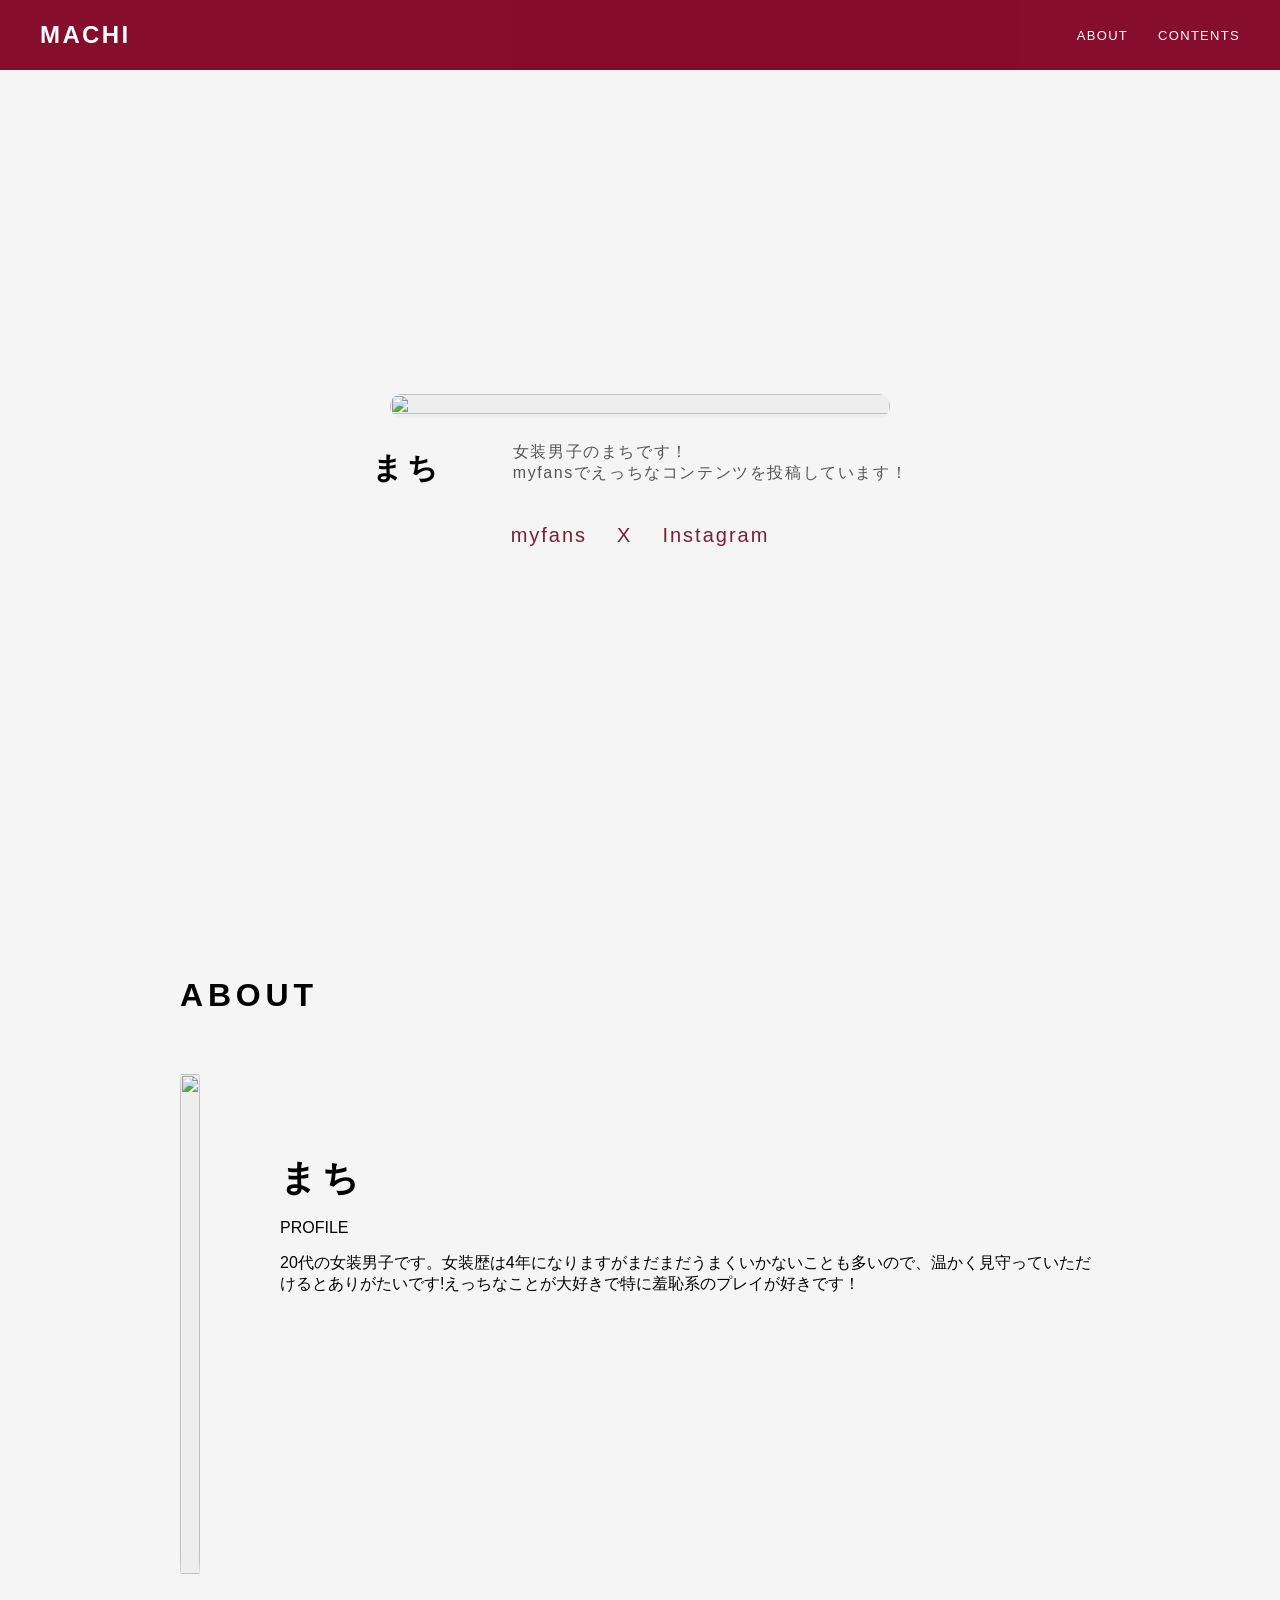
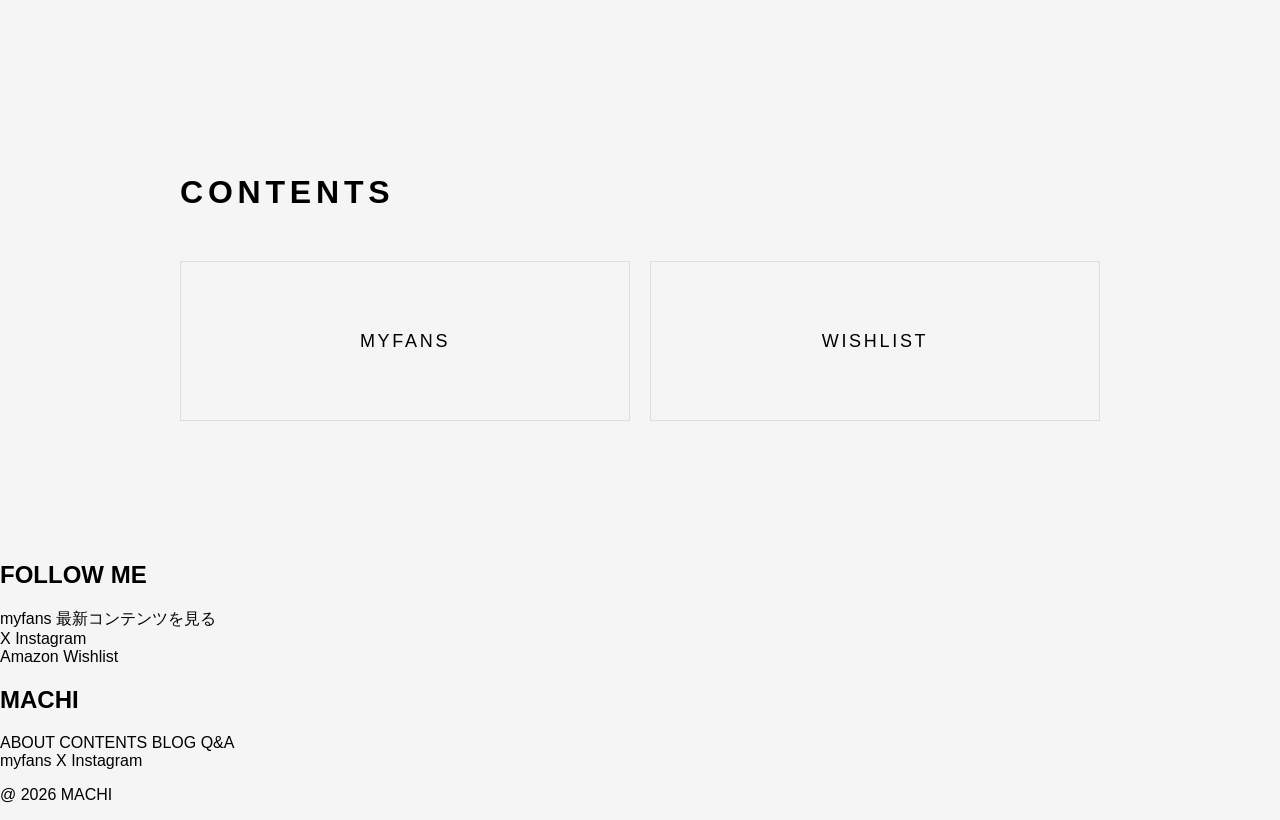
==== index.html @ 5af8e3ac "Add files via upload" ====
<!DOCTYPE html>
<html lang="ja">
<head>
    <meta charset="UTF-8">
    <meta name="viewport" content="width=device-width, initial-scale=1.0">
    <title>MACHI</title>
    <link rel="stylesheet" href="style.css">
</head>
<body>
    
    <header>
        <h1>MACHI</h1>

        <nav>
            <a href="#about">ABOUT</a>
            <a href="#contents">CONTENTS</a>
            <!--後で
            <a href="#blog">BLOG</a>
            <a href="#qa">Q&A</a>
            <a href="#follow">FOLLOW ME</a>
            -->
        </nav>

    </header>

    <main>
        
        <!--mainビジュアル-->
        <section id="hero">
            <div class="hero-photo">
                <img src="images/S__26640387.jpg">
            </div>

            <div class="sentence">
                <h2>まち</h2>
                <p>女装男子のまちです！<br>myfansでえっちなコンテンツを投稿しています！</p>
            </div>

            <div class="hero-links">
                <a href="https://myfans.jp/machi_desu?utm_medium=referral&utm_source=share&utm_campaign=user_show_share">myfans</a>
                <a href="https://x.com/zutb9">X</a>
                <a href="https://www.instagram.com/machi.kaeru?stkn=MXZhZjQ1aTBtdmE2cA%3D%3D&utm_source=qr">Instagram</a>
            </div>
        </section>

        <!--about-->
        <section id="about">
            <h2>ABOUT</h2>

            <div class="about-content">

                <div class="about-photo">
                    <img src="images/IMG_1560.JPEG">
                </div>

                <div class="about-text">
                    <h3>まち</h3>
                    <p>PROFILE</p>
                    <p>
                        <!--ここに自己紹介文-->
                        20代の女装男子です。女装歴は4年になりますがまだまだうまくいかないことも多いので、温かく見守っていただけるとありがたいです!えっちなことが大好きで特に羞恥系のプレイが好きです！
                    </p>

                </div>
            </div>
        </section>

        <!--CONTENTS-->
        <section id="contents">
            <h2>CONTENTS</h2>

            <div class="contents-grid">

                <!--後で
                <a href="#blog">BLOG</a>
                <a href="#">Q&A</a>
                -->
                <a href="https://myfans.jp/machi_desu?utm_medium=referral&utm_source=share&utm_campaign=user_show_share">MYFANS</a>
                
                <a href="https://www.amazon.jp/hz/wishlist/ls/1BDMRS3NL3BDW?ref_=wl_share">WISHLIST</a>

            </div>
        </section>

        <!--BLOG-->
        <!--ここから
        <section id="blog">
            <h2>BLOG</h2>

            <div class="blog-grid">
        ここまで-->
                <!--以下を例にブログ挿入
                <article class="blog-card">
                    <div class="blog-photo"></div>
                    <h3>下着紹介</h3>
                    <p>2026.10.02</p>
                </article>
                -->
        <!--s
            </div>

            <a href="blog/index.html">BIEW BLOG</a>
        </section>
        -->

        <!-- Q&A -->
        <!--後で
        <section id="qa">
            <h2>Q&A</h2>

            <div class="qa-item">
                ここ消す-->
            <!-- 以下を例にQA挿入
                <button>よく使うコスメは？</button>
                <p class="qa-answer">
                    ここに回答を入れます。
                </p> 
            -->

            <!--ここも消す
            </div>
        </section>
        ここ消す-->

        <!-- FOLLOW ME -->
        <section id="follow">
            <h2>FOLLOW ME</h2>

            <a href="https://myfans.jp/machi_desu?utm_medium=referral&utm_source=share&utm_campaign=user_show_share" class="myfans-link">myfans
                <span>最新コンテンツを見る  </span>
            </a>

            <div class="social-links">
                <a href="https://x.com/zutb9">X</a>
                <a href="https://www.instagram.com/machi.kaeru?stkn=MXZhZjQ1aTBtdmE2cA%3D%3D&utm_source=qr">Instagram</a>
            </div>

            <a href="#" class="wishlist-link">
                Amazon Wishlist
            </a>
        </section>

    </main>

    <footer>
        <h2>MACHI</h2>

        <div>
            <a href="#about">ABOUT</a>
            <a href="#contents">CONTENTS</a>
            <a href="#blog">BLOG</a>
            <a href="#qa">Q&A</a>
        </div>

        <div>
            <a href="https://myfans.jp/machi_desu?utm_medium=referral&utm_source=share&utm_campaign=user_show_share">myfans</a>
            <a href="https://x.com/zutb9">X</a>
            <a href="https://www.instagram.com/machi.kaeru?stkn=MXZhZjQ1aTBtdmE2cA%3D%3D&utm_source=qr">Instagram</a>
        </div>

        <p>@ 2026 MACHI</p>
    </footer>

    <script src="script.js"></script>
</body>
</html>
---- style.css ----
/*==========
　　全体
==========*/

* {
    box-sizing: border-box;
}

body {
    margin: 0;
    background-color: #f5f5f5;
    color: black;
    font-family: sans-serif;
}

a {
    color: inherit;
    text-decoration: none;
}

/*==========
    ヘッダー
==========*/

header {
    position: fixed;
    top: 0;
    left: 0;
    width: 100%;
    height: 70px;

    display: flex;
    justify-content: space-between;
    align-items: center;

    padding: 0 40px;

    background-color: rgba(128, 0, 32, 0.95);

    z-index: 1000;
}

header h1 {
    margin: 0;
    font-size: 24px;
    letter-spacing: 0.1em;
    color: white;
}

header nav {
    display: flex;
    gap: 30px;
}

header nav a {
    color: white;
    font-size: 13px;
    letter-spacing: 0.1em;
}

/*==========
    HERO
==========*/

#hero {
    min-height: 100vh;
    display: flex;
    flex-direction: column;
    justify-content: center;
    align-items: center;

    padding: 120px 20px 80px;

    text-align: center;
}

.hero-photo img {
    width: min(500px, 85vw);
    height: min(600px, 85%);
    border-radius: 20px;
    background-color: #eeeeee;
}

.sentence {
    display: flex;
    flex-direction: row;
    align-items: flex-end;
    gap: 70px;
}

#hero h2 {
    margin: 30px 0 5px;
    white-space: nowrap;
    font-size: 30px;
    letter-spacing: 0.15em;
}

#hero p {
    margin: 0;
    transform: translateY(-10px);
    color: #555555;
    font-size: 16px;
    letter-spacing: 0.1em;
    text-align: left;
}

.hero-links {
    display: flex;
    gap:30px;

    margin-top: 30px;
}

.hero-links a {
    color: #7a1f35;
    font-size: 20px;
    letter-spacing: 0.1em;
}

/*==========
    about
==========*/

#about {
    max-width: 1000px;
    margin: 0 auto;
    padding: 50px 40px;
}

#about > h2 {
    margin-bottom: 60px;
    font-size: 32px;
    letter-spacing: 0.15em;
}

.about-content {
    display: flex;
    align-items: flex-start;
    gap: 80px;
}

.about-photo img {
    border-radius: 5%;
    width: 100%;
    height: 500px;
    background-color: #eee;
}

.about-text {
    flex: 1;
    padding-top: 80px;
}

.about-text h3 {
    margin: 0 0 10px;
    font-size: 36px;
    letter-spacing: 0.15em;
}

.anout-text p {
    color: #555555;
}



/*==========
    contents
==========*/

#contents {
    max-width: 1000px;
    margin: 0 auto;
    padding: 120px 40px;
}

#contents h2 {
    margin-bottom: 50px;
    font-size: 32px;
    letter-spacing: 0.15em;
}

.contents-grid {
    display: grid;
    grid-template-columns: repeat(2, 1fr);
    gap: 20px;
}

.contents-grid a {
    display: flex;
    justify-content: center;
    align-items: center;

    height: 160px;
    border: 1px solid #dddddd;

    font-size: 18px;
    letter-spacing: 0.15em;
    transition: 0.3s;
    background-color: #f5f5f5;
}

.contents-grid a:hover {
    background-color: #7a1f35;
    color: #ffffff;
    border-color: #7a1f35;
}

/*==========
    blog
==========*/

#blog {
    margin: 0 auto;
    padding: 40px 40px;
}

#blog h2 {
    margin-bottom: 50px;
    font-size: 32px;
    letter-spacing: 0.15em;
}

.blog-grid {
    display: grid;
    grid-template-columns: repeat(3, minmax(0, 1fr));
    gap: 24px;
}

.blog-card {
    display: block;
    min-width: 0;
    color: #222222;
    text-decoration: none;
}

.blog-photo {
    width: 100%;
    aspect-ratio: 3 / 4;
    background-color: #eeeeee;
    overflow: hidden;
}

.blog-card h3 {
    margin: 16px 0 8px;
    font-size: 17px;
    font-weight: 500;
}

.blog-card p {
    margin: 0;
    color: #777777;
    font-size: 12px;
    letter-spacing: 0.05em;
}

.blog-card:hover h3 {
    color: #7a1f35;
}

.blog-card:hover .blog-photo {
    opacity: 0.85;
}

.blog-photo {
    transition: opacity 0.3s;
}

/*media*/
@media (max-width: 768px) {
    /*header*/
    header h1 {
        font-size: 18px;
    }
    header nav {
        gap: 10px;
    }
    header nav a {
        font-size: 8px;
    }


    /*hero*/
    #hero {
        min-height: auto;
    }
    .sentence {
        align-items: center;
    }
    #hero h2 {
        font-size: 20px;
        transform: translateX(10px);
    }
    #hero p {
        transform: translateY(10px);
    }


    /*about*/
    .about-content {
        flex-direction: column;
    }
    .about-photo img {
        width: 200px;
        height: 250px;
        background-color: #eee;
    }
    .about-text {
        padding-top: 10px;
    }

    /*blog*/
    #blog {
        padding: 80px 20px;
    }
    .blog-grid {
        grid-template-columns: 1fr;
        gap: 32px;
    }
}
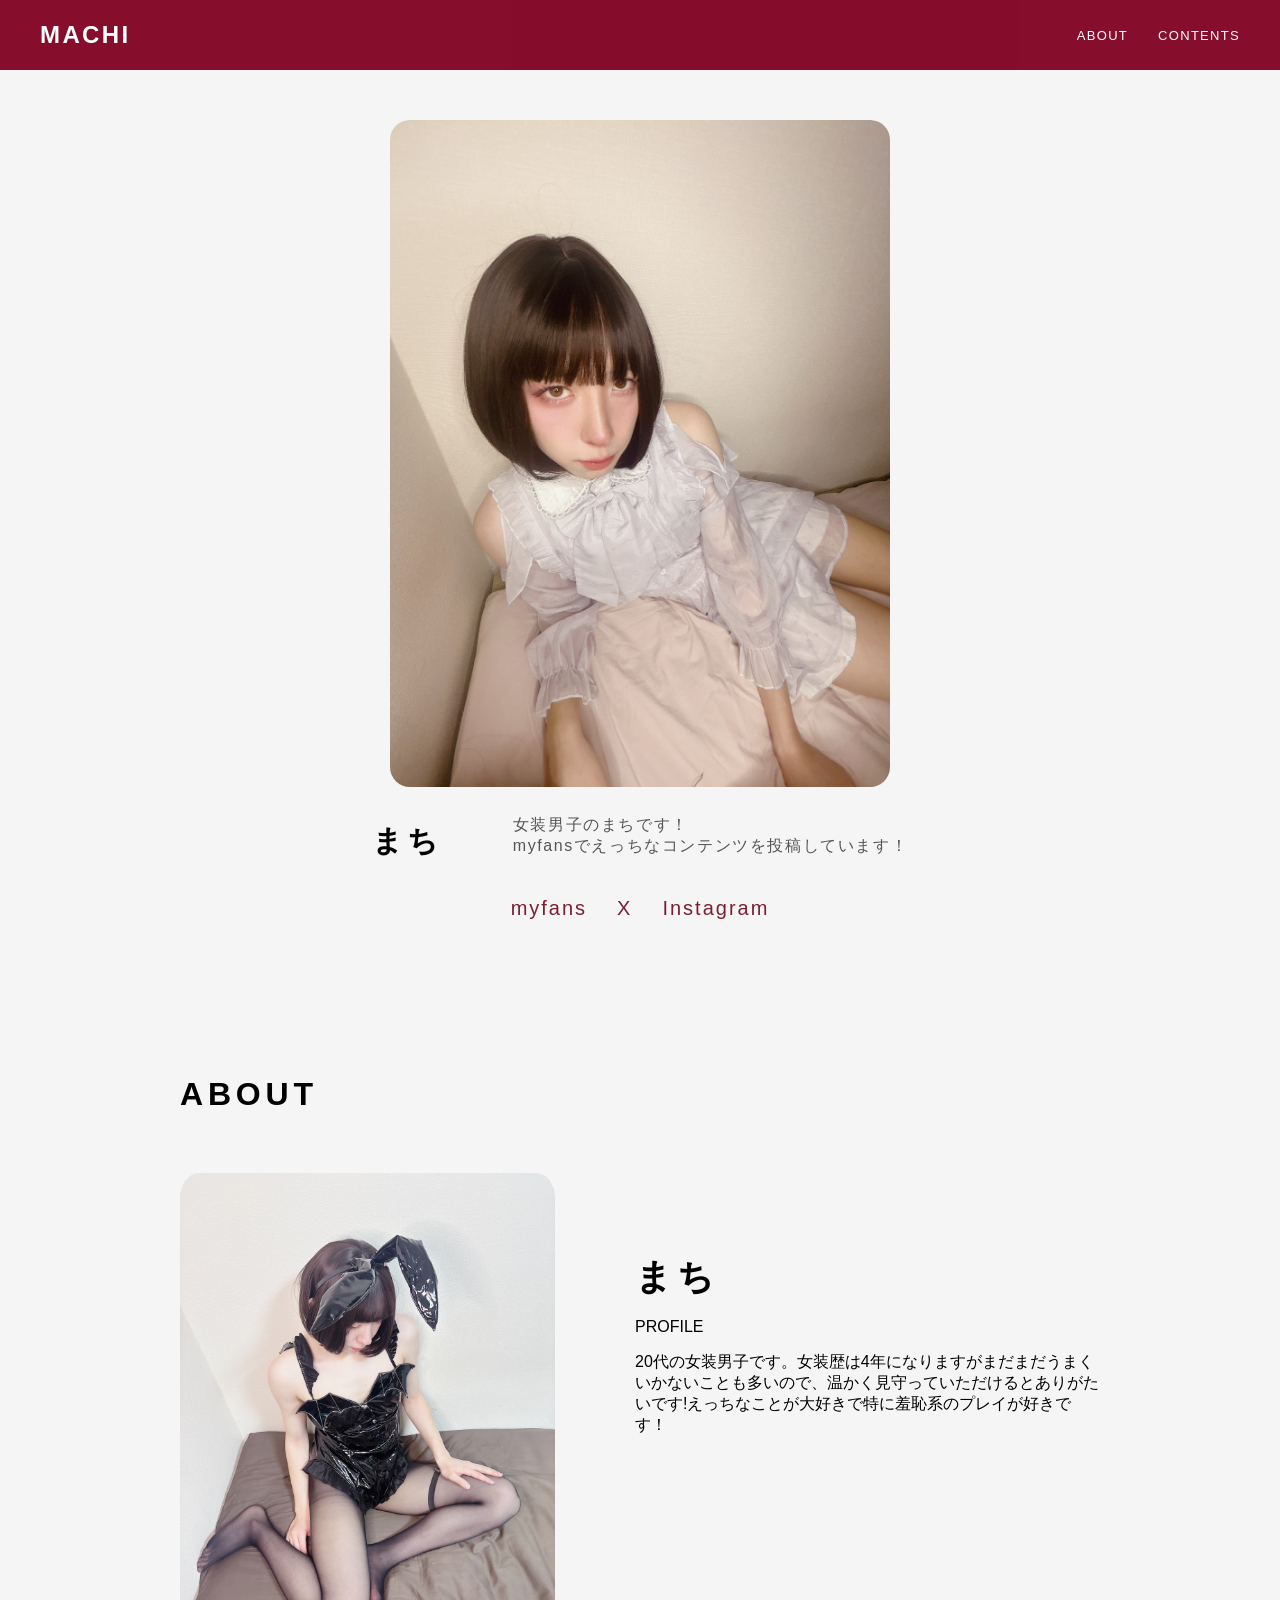
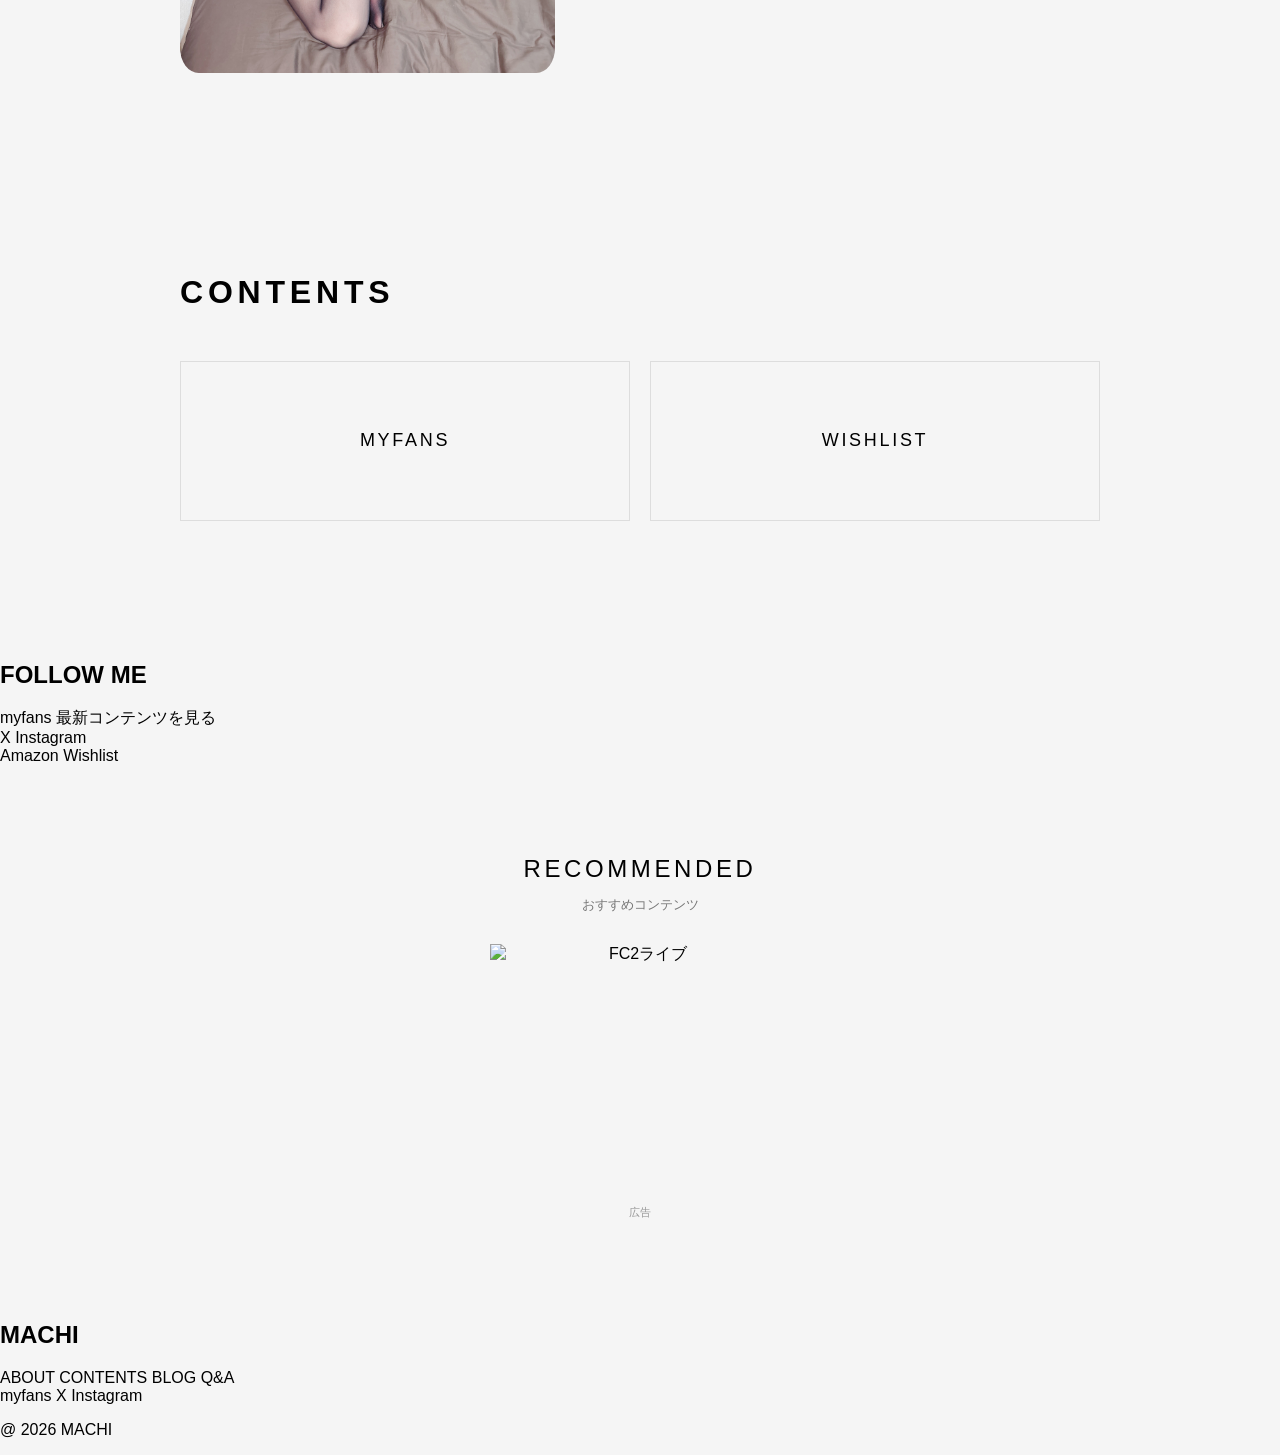
==== commit 1be3dcfe: "Add files via upload" ====
--- a/index.html
+++ b/index.html
@@ -140,7 +140,31 @@
             </a>
         </section>
 
+        <section class="affiliate-section">
+            <h2>RECOMMENDED</h2>
+            <p>おすすめコンテンツ</p>
+            
+            <div class="affiliate-banner">
+                <a href="https://live.fc2.com/?lang=ja&afid=46810058"
+                   target="_blank"
+                   rel="sponsored noopener noreferrer"
+                   title="生放送・無料動画のFC2ライブ">
+            
+                    <img
+                        src="https://static.fc2.com/share/image/banner_live/ja/lv-bnr_afl-gen02-300x250.png"
+                        width="300"
+                        height="250"
+                        alt="FC2ライブ">
+                </a>
+            </div>
+            <p class="affiliate-note">広告</p>
+        </section>
+
     </main>
+
+
+
+
 
     <footer>
         <h2>MACHI</h2>
--- a/style.css
+++ b/style.css
@@ -265,6 +265,42 @@
     transition: opacity 0.3s;
 }
 
+/*アフィリエイト*/
+.affiliate-section {
+    padding: 70px 20px;
+    text-align: center;
+    background-color: #F5F5F5;
+}
+
+.affiliate-section h2 {
+    font-size: 24px;
+    font-weight: 400;
+    letter-spacing: 0.15em;
+    margin-bottom: 10px;
+}
+
+.affiliate-section > p {
+    color: #777;
+    font-size: 13px;
+}
+
+.affiliate-banner {
+    margin: 30px auto 10px;
+    max-width: 300px;
+}
+
+.affiliate-banner img {
+    display: block;
+    width: 100%;
+    height: auto;
+}
+
+.affiliate-note {
+    font-size: 11px !important;
+    color: #999 !important;
+}
+
+
 /*media*/
 @media (max-width: 768px) {
     /*header*/
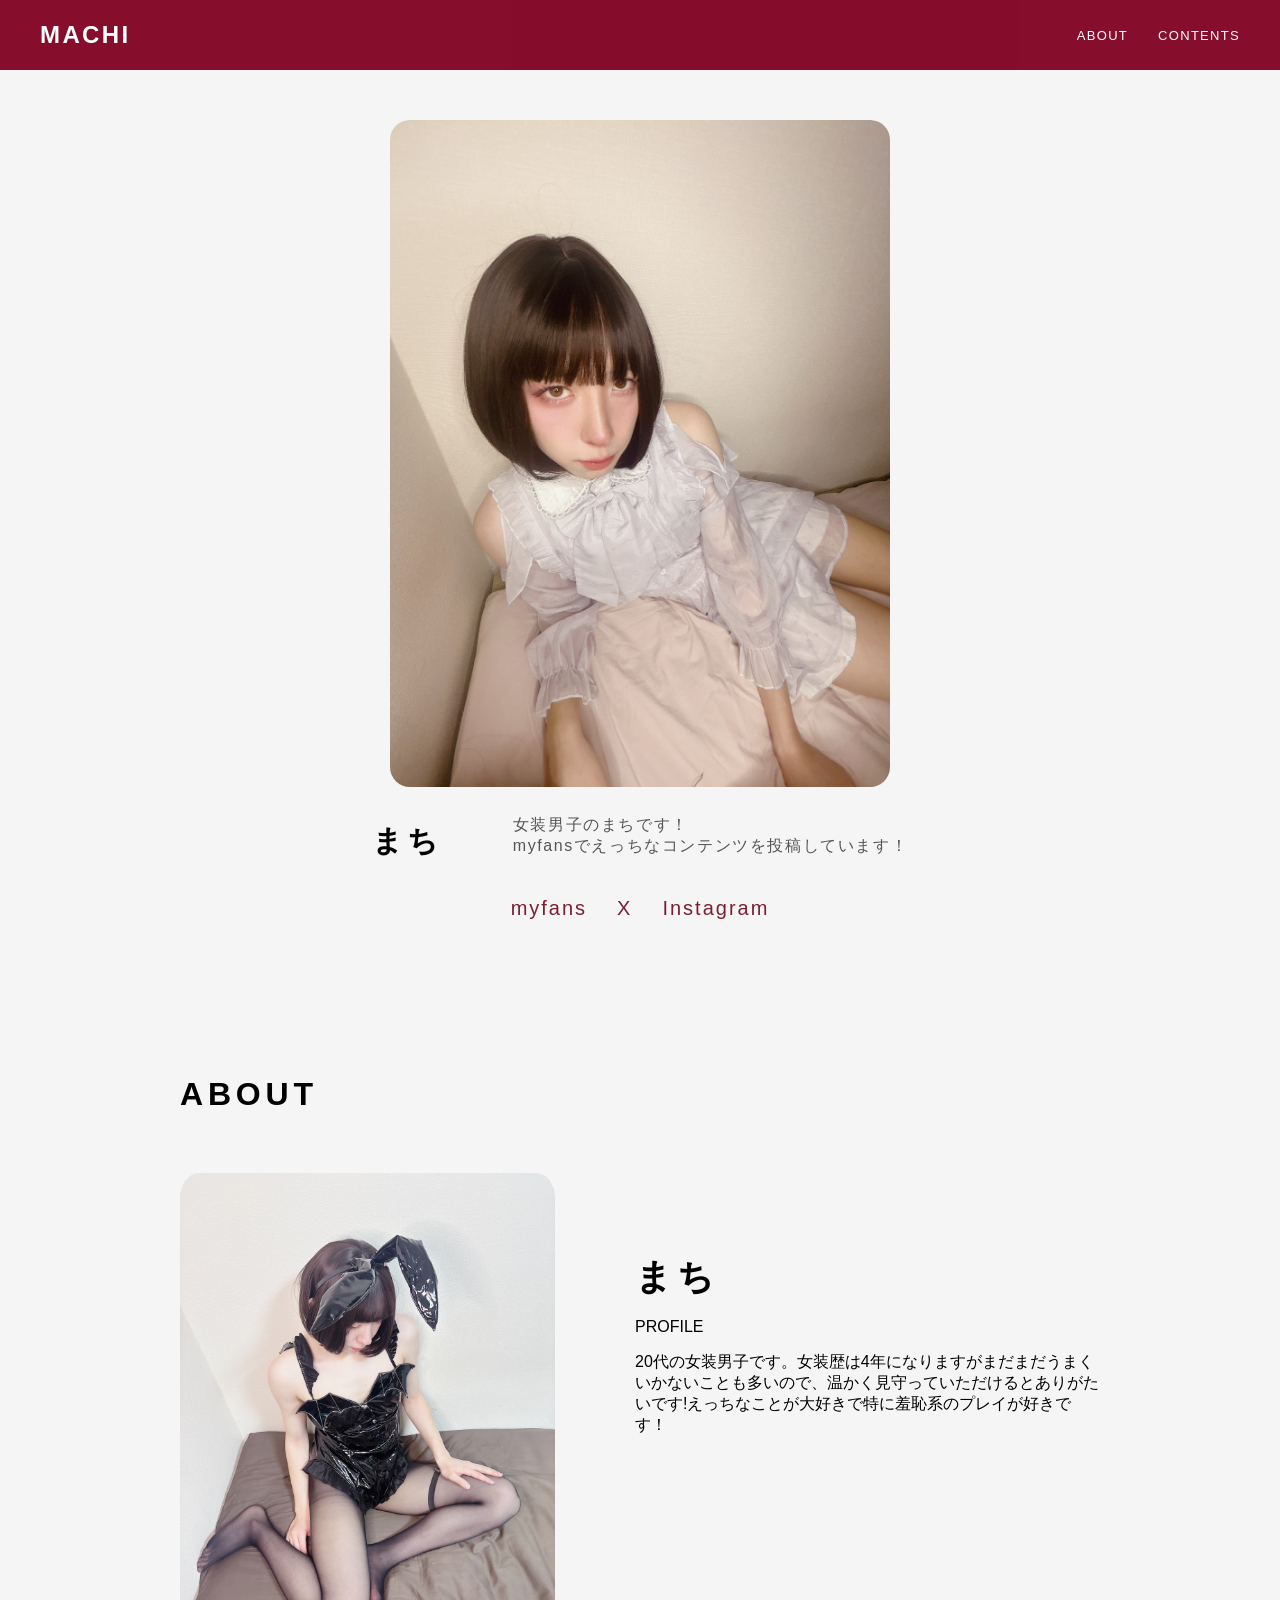
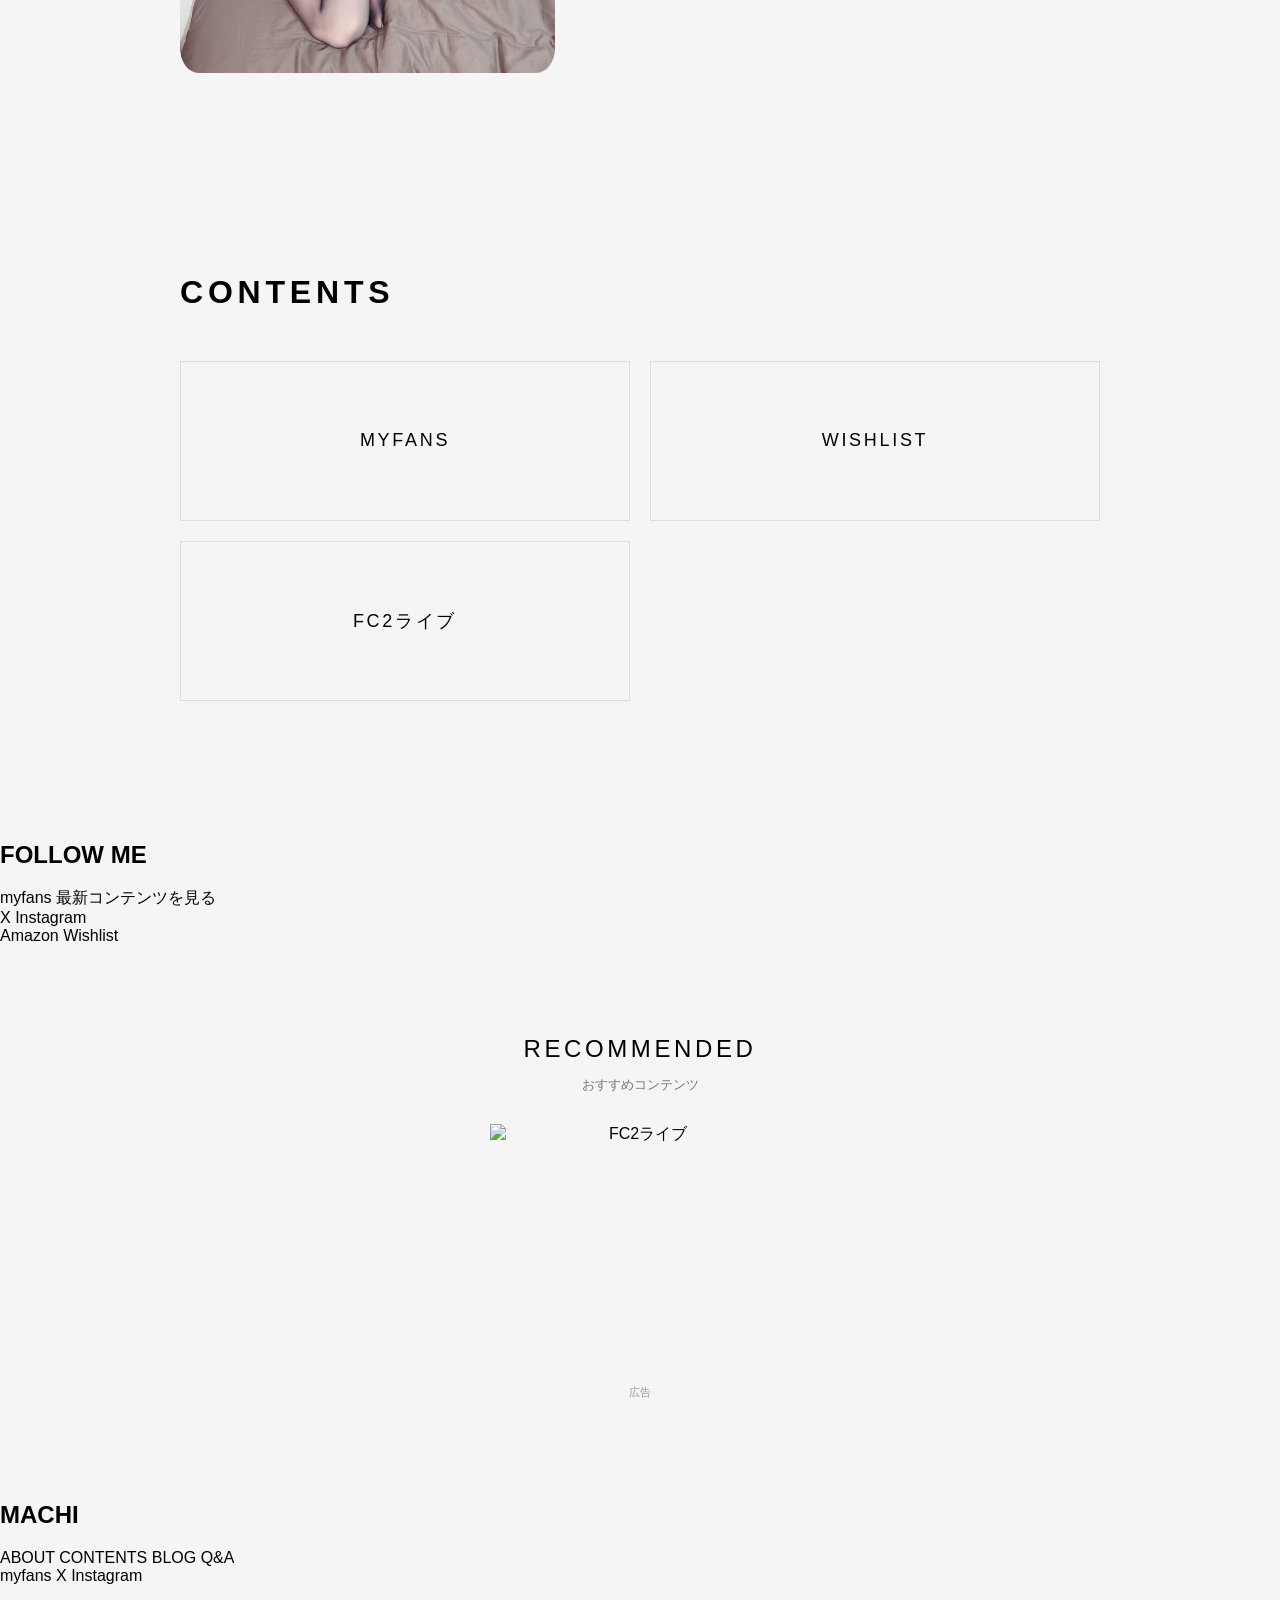
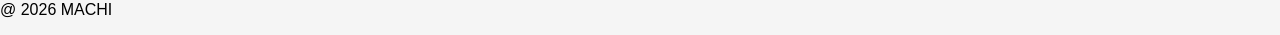
==== commit 2982d5cd: "Add files via upload" ====
--- a/index.html
+++ b/index.html
@@ -78,6 +78,8 @@
                 <a href="https://myfans.jp/machi_desu?utm_medium=referral&utm_source=share&utm_campaign=user_show_share">MYFANS</a>
                 
                 <a href="https://www.amazon.jp/hz/wishlist/ls/1BDMRS3NL3BDW?ref_=wl_share">WISHLIST</a>
+
+                <a href="https://live.fc2.com/46810058/">FC2ライブ</a>
 
             </div>
         </section>
--- a/style.css
+++ b/style.css
@@ -285,13 +285,16 @@
 }
 
 .affiliate-banner {
+    display: flex;
+    justify-content: center;
+    width: 100%;
     margin: 30px auto 10px;
-    max-width: 300px;
 }
 
 .affiliate-banner img {
     display: block;
-    width: 100%;
+    width: 300px;
+    max-width: 100%;
     height: auto;
 }
 
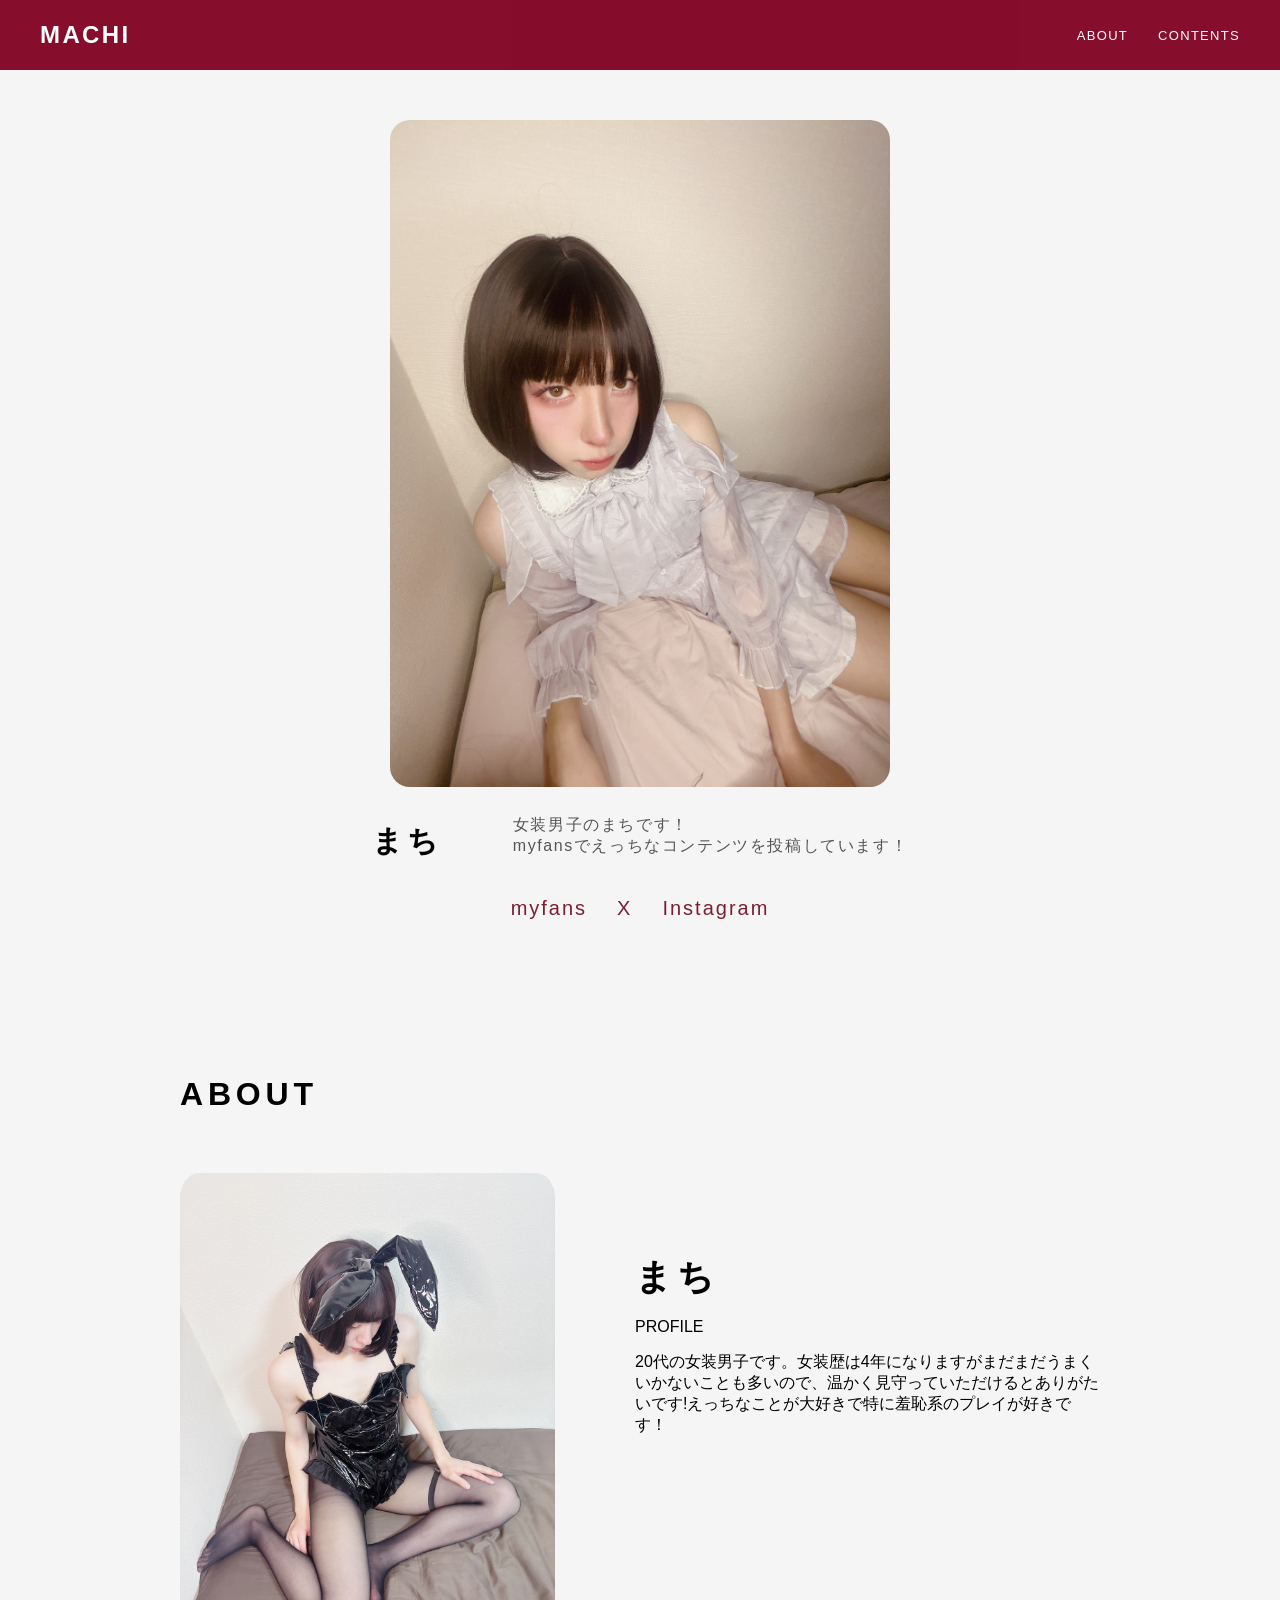
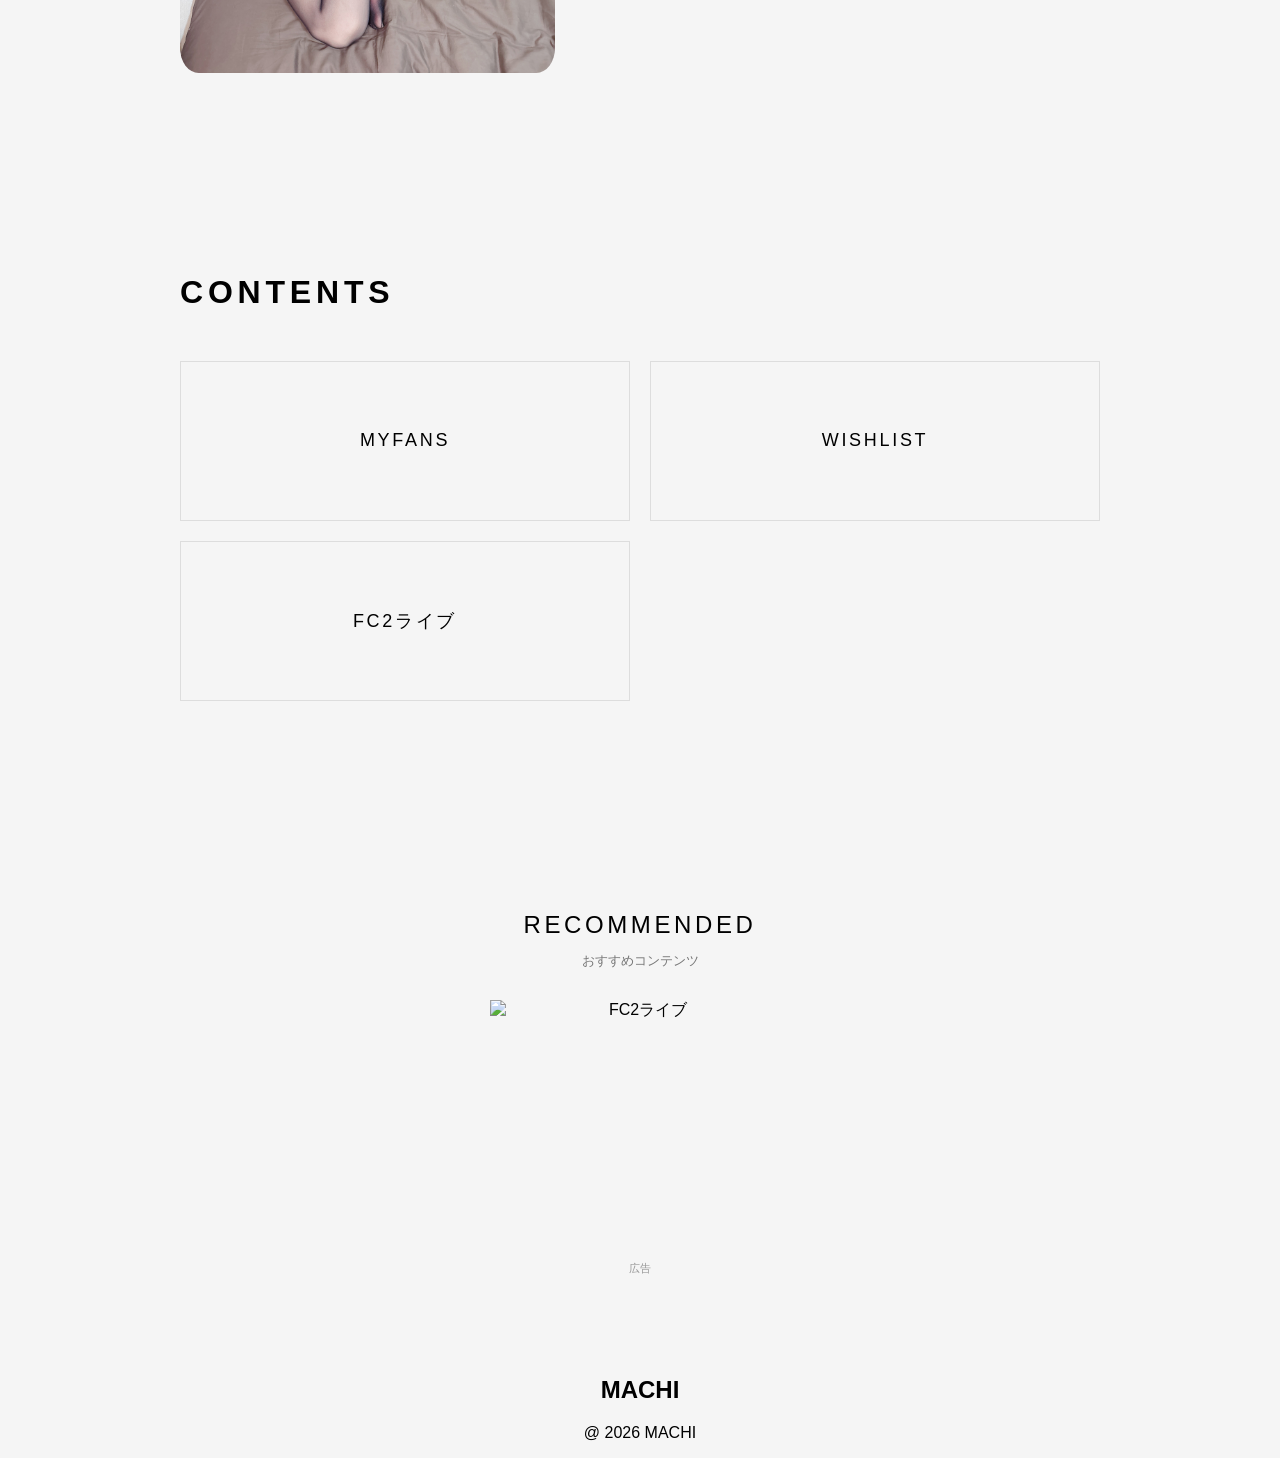
==== commit 32ebca34: "Add files via upload" ====
--- a/index.html
+++ b/index.html
@@ -125,6 +125,7 @@
         ここ消す-->
 
         <!-- FOLLOW ME -->
+        <!--ここから
         <section id="follow">
             <h2>FOLLOW ME</h2>
 
@@ -141,6 +142,7 @@
                 Amazon Wishlist
             </a>
         </section>
+        ここまで-->
 
         <section class="affiliate-section">
             <h2>RECOMMENDED</h2>
@@ -171,6 +173,7 @@
     <footer>
         <h2>MACHI</h2>
 
+        <!--ここから
         <div>
             <a href="#about">ABOUT</a>
             <a href="#contents">CONTENTS</a>
@@ -183,6 +186,7 @@
             <a href="https://x.com/zutb9">X</a>
             <a href="https://www.instagram.com/machi.kaeru?stkn=MXZhZjQ1aTBtdmE2cA%3D%3D&utm_source=qr">Instagram</a>
         </div>
+        ここまで-->
 
         <p>@ 2026 MACHI</p>
     </footer>
--- a/style.css
+++ b/style.css
@@ -303,6 +303,13 @@
     color: #999 !important;
 }
 
+/*==========
+    footer
+==========*/
+
+footer {
+    text-align: center;
+}
 
 /*media*/
 @media (max-width: 768px) {
